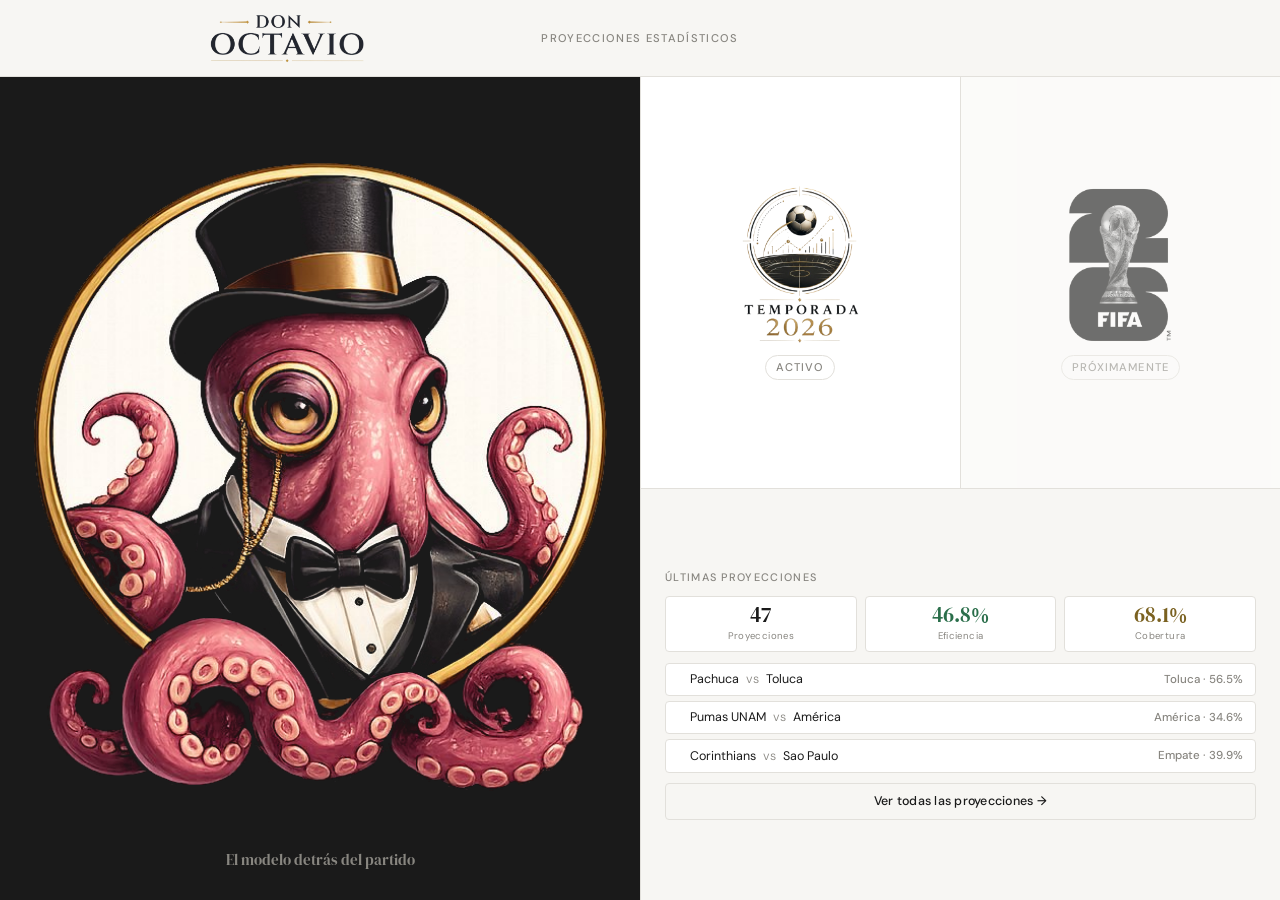
==== index.html @ ae244d1c "Nuevas proyecciones" ====
<!DOCTYPE html>
<html lang="es">
<head>
  <meta charset="UTF-8">
  <meta name="viewport" content="width=device-width, initial-scale=1.0">
  <title>Don Octavio – Proyecciones estadísticos</title>
  <link rel="preconnect" href="https://fonts.googleapis.com">
  <link href="https://fonts.googleapis.com/css2?family=DM+Serif+Display&family=DM+Sans:wght@300;400;500&display=swap" rel="stylesheet">
  <link rel="stylesheet" href="estilos.css">
  <link rel="stylesheet" href="home.css">
  <link rel="icon" type="image/png" href="assets/favicon.png">
</head>
<body>

<header>
  <div class="header-right">
    <img src="assets/logotipo.png" alt="Logo" class="header-logo" />
  </div>
  <div class="header-center">
    <span class="header-label">Proyecciones estadísticos</span>
  </div>
</header>

<main class="home-main">

  <!-- ── Mitad izquierda: imagen Don Octavio ── -->
  <section class="home-hero">
    <img src="assets/donoctavio.png" alt="Don Octavio" class="hero-img" />
    <p class="hero-tagline">El modelo detrás del partido</p>
  </section>

  <!-- ── Mitad derecha ── -->
  <section class="home-right">

    <!-- Fila superior: torneos -->
    <div class="torneos-grid">

      <a href="partidos.html" class="torneo-card">
        <img src="assets/2026.png" alt="Temporada 2026" class="torneo-img" />
        <span class="badge">Activo</span>
      </a>

      <div class="torneo-card torneo-card--pronto">
        <img src="assets/mundial-2026.png" alt="Copa del Mundo 2026" class="torneo-img torneo-img--dim" />
        <span class="badge badge--pronto">Próximamente</span>
      </div>

    </div>

    <!-- Divisor -->
    <div class="home-divider"></div>

    <!-- Fila inferior: resumen de aciertos -->
    <div class="resumen-wrap">
      <p class="resumen-titulo">Últimas proyecciones</p>

      <!-- Métricas rápidas -->
      <div class="metricas-grid" id="metricas">
        <!-- llenado por historial.js -->
      </div>

      <!-- Mini tabla de últimos partidos -->
      <div class="mini-tabla" id="miniTabla">
        <!-- llenado por historial.js -->
      </div>

      <a href="historial.html" class="ver-todos-btn">Ver todas las proyecciones →</a>
    </div>

  </section>
</main>

<script src="historial.js"></script>

</body>
</html>
---- estilos.css ----
/* ── Variables ──────────────────────────────────────── */
:root {
  --bg:         #f7f6f3;
  --surface:    #ffffff;
  --border:     #e2e0db;
  --text:       #1a1a1a;
  --muted:      #888680;
  --accent:     #1a1a1a;
  --win:        #2a6e4a;
  --draw:       #7a6120;
  --loss:       #7a2020;
  --radius:     4px;
  --font-serif: 'DM Serif Display', Georgia, serif;
  --font-sans:  'DM Sans', system-ui, sans-serif;
  --transition: .25s ease;
}

/* ── Reset ──────────────────────────────────────────── */
*, *::before, *::after { box-sizing: border-box; margin: 0; padding: 0; }
html { scroll-behavior: smooth; }

body {
  background: var(--bg);
  color: var(--text);
  font-family: var(--font-sans);
  font-weight: 400;
  font-size: 15px;
  line-height: 1.5;
  min-height: 100vh;
}

/* ── Header ─────────────────────────────────────────── */
header {
  position: sticky; top: 0; z-index: 100;
  background: var(--bg);
  border-bottom: 1px solid var(--border);
  height: 77px;
  padding: 0 2rem;
  display: grid;
  grid-template-columns: 1fr auto 1fr;
  align-items: center;
}

.btn-back {
  justify-self: start;
  display: none;
  align-items: center;
  gap: .35rem;
  background: none;
  border: none;
  cursor: pointer;
  color: var(--muted);
  font-family: var(--font-sans);
  font-size: .8rem;
  font-weight: 500;
  letter-spacing: .05em;
  text-transform: uppercase;
  transition: color var(--transition);
  padding: 0;
}
.btn-back:hover { color: var(--text); }

.header-center {
  display: flex;
  flex-direction: column;
  align-items: center;
  line-height: 1.15;
}

.header-right {
  display: flex;
  align-items: center;
  justify-content: space-around;
}

.header-logo {
  height: clamp(36px, 5vw, 68px);
  width: auto;
}

.header-label {
  font-size: .7rem;
  font-weight: 500;
  letter-spacing: .12em;
  text-transform: uppercase;
  color: var(--muted);
}
header h1 {
  font-family: var(--font-serif);
  font-size: 1.1rem;
  font-weight: 400;
  color: var(--text);
}

.badge {
  font-size: .7rem;
  font-weight: 500;
  letter-spacing: .1em;
  text-transform: uppercase;
  color: var(--muted);
  border: 1px solid var(--border);
  padding: .2rem .6rem;
  border-radius: 99px;
}

/* ── Views ──────────────────────────────────────────── */
.view {
  max-width: 860px;
  margin: 0 auto;
  padding: 1.2rem 2rem;
  transition: opacity var(--transition), transform var(--transition);
}
.view.hidden { display: none; }

/* ── Loading ────────────────────────────────────────── */
.loading {
  display: flex;
  align-items: center;
  gap: .75rem;
  color: var(--muted);
  font-size: .8rem;
  letter-spacing: .08em;
  text-transform: uppercase;
  padding: 4rem 0;
}
.spinner {
  width: 18px; height: 18px;
  border: 1.5px solid var(--border);
  border-top-color: var(--muted);
  border-radius: 50%;
  animation: spin .7s linear infinite;
}
@keyframes spin { to { transform: rotate(360deg); } }

/* ── Tabla de partidos ──────────────────────────────── */
.tabla { display: flex; flex-direction: column; }

.tabla-header {
  display: grid;
  grid-template-columns: 1fr 90px 90px 90px 120px;
  gap: 1rem;
  padding: 0 1rem .6rem;
  border-bottom: 2px solid var(--text);
  margin-bottom: .25rem;
}
.tabla-header span {
  font-size: .7rem;
  font-weight: 500;
  letter-spacing: .1em;
  text-transform: uppercase;
  color: var(--muted);
  text-align: center;
}
.tabla-header span:first-child { text-align: left; }

.fila {
  display: grid;
  grid-template-columns: 1fr 90px 90px 90px 120px;
  gap: 1rem;
  align-items: center;
  padding: .78rem 1rem;
  border-bottom: 1px solid var(--border);
  cursor: pointer;
  transition: background var(--transition);
  border-radius: var(--radius);
}
.fila:hover { background: var(--surface); }

.fila-equipo {
  display: flex;
  align-items: center;
  gap: .85rem;
}
.logos-pair { display: flex; align-items: center; }
.logos-pair img {
  width: 28px; height: 28px;
  object-fit: contain;
  border-radius: 50%;
  background: var(--bg);
  border: 1px solid var(--border);
}
.logos-pair img:last-child { margin-left: -8px; }

.fila-nombre {
  font-size: .9rem;
  font-weight: 500;
  color: var(--text);
  white-space: nowrap;
  overflow: hidden;
  text-overflow: ellipsis;
}
.fila-nombre em {
  font-style: normal;
  color: var(--muted);
  font-weight: 300;
  margin: 0 .3rem;
}

.fila-pct {
  text-align: center;
  font-size: .85rem;
  font-weight: 400;
}
.fila-pct.win  { color: var(--win); }
.fila-pct.draw { color: var(--draw); }
.fila-pct.loss { color: var(--loss); }

.fila-pred {
  display: flex;
  align-items: center;
  justify-content: space-between;
  gap: .5rem;
}
.fila-pred-text {
  font-size: .8rem;
  font-weight: 500;
  color: var(--text);
  white-space: nowrap;
  overflow: hidden;
  text-overflow: ellipsis;
}
.fila-arrow {
  color: var(--border);
  flex-shrink: 0;
  transition: color var(--transition), transform var(--transition);
}
.fila:hover .fila-arrow {
  color: var(--muted);
  transform: translateX(3px);
}

/* ── Vista detalle ──────────────────────────────────── */
.detalle-wrap {
  max-width: 560px;
  margin: 0 auto;
}

/* Card base */
.det-card {
  background: var(--surface);
  border: 1px solid var(--border);
  border-radius: var(--radius);
  margin-bottom: .75rem;
  overflow: hidden;
}

/* Card predicción: tono ligeramente más claro que --bg */
.det-card-pred {
  background: #eeecea;
  border-color: #dddbd6;
}

/* Equipos */
.det-match {
  display: flex;
  align-items: center;
  justify-content: center;
  gap: 2.5rem;
  padding: 2rem 1.5rem;
}

.det-equipo {
  display: flex;
  flex-direction: column;
  align-items: center;
  gap: .6rem;
  flex: 1;
}
.det-equipo img {
  width: 65px; height: 75px;
  object-fit: contain;
}
.det-equipo-nombre {
  font-size: .8rem;
  font-weight: 500;
  letter-spacing: .04em;
  text-transform: uppercase;
  color: var(--text);
  text-align: center;
}
.det-vs {
  font-family: var(--font-serif);
  font-size: 1.2rem;
  color: var(--muted);
  flex-shrink: 0;
}

/* Divisor interno */
.det-divider {
  height: 1px;
  background: var(--border);
  margin: 10px;
}

/* Probabilidades */
.det-probs {
  padding: 1.5rem;
}

/* Título de sección */
.det-seccion-titulo {
  font-size: .68rem;
  font-weight: 500;
  letter-spacing: .14em;
  text-transform: uppercase;
  color: var(--muted);
  margin-bottom: 1rem;
}

/* Barras */
.barra-row {
  display: grid;
  grid-template-columns: 160px 1fr 48px;
  align-items: center;
  gap: 1rem;
  margin-bottom: .75rem;
}
.barra-row:last-child { margin-bottom: 0; }
.barra-label {
  font-size: .82rem;
  color: var(--text);
  white-space: nowrap;
  overflow: hidden;
  text-overflow: ellipsis;
}
.barra-track {
  height: 3px;
  background: var(--border);
  border-radius: 99px;
  overflow: hidden;
}
.barra-fill {
  height: 100%;
  border-radius: 99px;
  width: 0;
  transition: width 1s cubic-bezier(.4,0,.2,1);
}
.barra-fill.win  { background: var(--win); }
.barra-fill.draw { background: var(--draw); }
.barra-fill.loss { background: var(--loss); }
.barra-pct {
  font-size: .82rem;
  font-weight: 500;
  text-align: right;
}
.barra-pct.win  { color: var(--win); }
.barra-pct.draw { color: var(--draw); }
.barra-pct.loss { color: var(--loss); }

/* Análisis */
.det-card > .det-seccion-titulo {
  padding: 1.5rem 1.5rem 0;
}
.det-razones-list {
  display: flex;
  flex-direction: column;
  gap: .4rem;
  padding: 1rem 1.5rem 1.5rem;
}
/* Predicción */
.det-card-pred > .det-seccion-titulo {
  padding: 1.5rem 1.5rem 0;
}
.det-pred-valor {
  font-family: var(--font-serif);
  font-size: 1.8rem;
  color: var(--text);
  padding: .5rem 1.5rem 0;
}
.det-confianza {
  display: inline-block;
  font-size: .7rem;
  font-weight: 500;
  letter-spacing: .08em;
  text-transform: uppercase;
  padding: .2rem .6rem;
  border: 1px solid currentColor;
  border-radius: 99px;
  margin: .5rem 1.5rem 1.5rem;
}
.conf-alta  { color: var(--win); }
.conf-media { color: var(--draw); }
.conf-baja  { color: var(--muted); }

/* ── Responsive ─────────────────────────────────────── */
@media (max-width: 600px) {
  header {
    padding: 0 1rem;
    height: 60px;
  }
  .header-logo { height: clamp(28px, 8vw, 44px); }
  .tabla-header,
  .fila {
    grid-template-columns: 1fr 64px 80px;
    gap: .4rem;
  }
  .tabla-header span:nth-child(3),
  .tabla-header span:nth-child(4),
  .fila .fila-pct.draw,
  .fila .fila-pct.loss { display: none; }
  .fila-nombre em { display: none; }
  .logos-pair img { width: 20px; height: 20px; }
  .fila-pred-text { font-size: .72rem; }
  .barra-row {
    grid-template-columns: 100px 1fr 38px;
    gap: .5rem;
  }
  .det-equipo img { width: 40px; height: 40px; }
  .det-match { gap: 1.5rem; padding: 1.5rem; }
}

/* ── Análisis por equipo ────────────────────────────── */
.det-analisis-wrap {
  display: flex;
  flex-direction: column;
  margin: 0 30px;
  gap: 0;
}

/* Fila de equipo: escudo | razones */
.det-analisis-equipo {
  display: grid;
  grid-template-columns: 100px 1fr;
  gap: 1.25rem;
  align-items: center;
  padding: 1.25rem 0;
}

/* Visitante: razones | escudo (invertido) */
.det-analisis-equipo--visit {
  grid-template-columns: 1fr 100px;
}

/* Columna del escudo */
.det-analisis-escudo {
  display: flex;
  flex-direction: column;
  align-items: center;
  gap: .5rem;
  padding-top: .25rem;
}
.det-analisis-escudo img {
  width: 65px;
  height: 70px;
  object-fit: contain;
}
.det-analisis-nombre {
  font-size: .68rem;
  font-weight: 500;
  letter-spacing: .05em;
  text-transform: uppercase;
  color: var(--muted);
  text-align: center;
  line-height: 1.3;
}

/* Columna de razones */
.det-analisis-razones {
  display: flex;
  flex-direction: column;
  gap: .35rem;
}

/* Razón individual */
.razon-item {
  padding: .45rem .7rem;
  border-left: 2px solid var(--border);
  background: var(--bg);
  border-radius: 0 var(--radius) var(--radius) 0;
  font-size: .78rem;
  color: var(--muted);
  line-height: 1.45;
}
.razon-pro    { border-left-color: var(--win);  color: var(--text); }
.razon-contra { border-left-color: var(--loss); color: var(--muted); }

/* Para visitante, la línea va a la derecha */
.det-analisis-equipo--visit .razon-item {
  border-left:  none;
  border-right: 2px solid var(--border);
  border-radius: var(--radius) 0 0 var(--radius);
  text-align: right;
}
.det-analisis-equipo--visit .razon-pro    { border-right-color: var(--win); }
.det-analisis-equipo--visit .razon-contra { border-right-color: var(--loss); }

/* Divisor entre local y visitante */
.det-analisis-divider {
  height: 1px;
  background: var(--border);
  margin: 0;
}

/* ── Responsive ─────────────────────────────────────── */
@media (max-width: 600px) {
  .det-analisis-equipo,
  .det-analisis-equipo--visit {
    grid-template-columns: 72px 1fr;
  }
  .det-analisis-equipo--visit {
    grid-template-columns: 1fr 72px;
  }
  .det-analisis-escudo img {
    width: 36px;
    height: 36px;
  }
}

/* ── Card de factor ─────────────────────────────────── */
.det-card-factor {
  padding: 1.25rem 1.5rem;
}

.factor-header {
  display: flex;
  align-items: center;
  justify-content: space-between;
  margin-bottom: 1rem;
  gap: 1rem;
}

.factor-titulo {
  font-size: .68rem;
  font-weight: 500;
  letter-spacing: .12em;
  text-transform: uppercase;
  color: var(--muted);
}

/* Badge de impacto */
.factor-badge {
  font-size: .62rem;
  font-weight: 500;
  letter-spacing: .08em;
  text-transform: uppercase;
  padding: .18rem .55rem;
  border-radius: 99px;
  border: 1px solid currentColor;
  white-space: nowrap;
}
.impacto-alto  { color: var(--win); }
.impacto-medio { color: var(--draw); }
.impacto-bajo  { color: var(--muted); }

/* Visual del factor */
.factor-visual {
  margin-bottom: .85rem;
}

/* Fila equipo + barra */
.factor-row {
  display: grid;
  grid-template-columns: 130px 1fr 40px;
  align-items: center;
  gap: .75rem;
  margin-bottom: .45rem;
}
.factor-row:last-child { margin-bottom: 0; }

.factor-equipo-label {
  font-size: .78rem;
  color: var(--text);
  white-space: nowrap;
  overflow: hidden;
  text-overflow: ellipsis;
}

.factor-barra-track {
  height: 4px;
  background: var(--border);
  border-radius: 99px;
  overflow: hidden;
}
.factor-barra-fill {
  height: 100%;
  border-radius: 99px;
  width: 0;
  transition: width 1s cubic-bezier(.4,0,.2,1);
}
.barra-win  { background: var(--win); }
.barra-loss { background: var(--loss); }
.barra-draw { background: var(--draw); }

.factor-barra-pct {
  font-size: .78rem;
  font-weight: 500;
  text-align: right;
  color: var(--text);
}

.factor-detalle {
  font-size: .72rem;
  color: var(--muted);
  padding-left: 130px;
  margin-top: -.2rem;
  margin-bottom: .4rem;
}

.factor-subgrupo-label {
  font-size: .65rem;
  font-weight: 500;
  letter-spacing: .08em;
  text-transform: uppercase;
  color: var(--muted);
  margin-bottom: .4rem;
}

.factor-valor {
  font-size: .78rem;
  font-weight: 500;
  color: var(--text);
  text-align: right;
  min-width: 32px;
}

/* Bolitas de forma */
.factor-bolitas {
  display: flex;
  align-items: center;
  gap: 4px;
}
.bolita {
  width: 22px;
  height: 22px;
  border-radius: 50%;
  font-size: .62rem;
  font-weight: 500;
  display: flex;
  align-items: center;
  justify-content: center;
  color: #fff;
  flex-shrink: 0;
}
.bolita-w { background: var(--win); }
.bolita-d { background: var(--draw); }
.bolita-l { background: var(--loss); }

/* H2H */
.h2h-conteo {
  display: flex;
  align-items: center;
  justify-content: space-between;
  margin-bottom: .75rem;
}
.h2h-bloque {
  display: flex;
  flex-direction: column;
  align-items: center;
  gap: .2rem;
  flex: 1;
}
.h2h-bloque--center { flex: 0.6; }
.h2h-num {
  font-family: var(--font-serif);
  font-size: 1.6rem;
  color: var(--text);
  line-height: 1;
}
.h2h-num--emp { color: var(--muted); font-size: 1.2rem; }
.h2h-lbl {
  font-size: .65rem;
  color: var(--muted);
  text-align: center;
  letter-spacing: .04em;
}
.h2h-barra-total {
  display: flex;
  height: 5px;
  border-radius: 99px;
  overflow: hidden;
  gap: 2px;
}
.h2h-seg { height: 100%; transition: width .8s ease; }
.h2h-seg--local { background: var(--win); border-radius: 99px 0 0 99px; }
.h2h-seg--emp   { background: var(--border); }
.h2h-seg--visit { background: var(--loss); border-radius: 0 99px 99px 0; }

/* Vuelta en casa */
.vuelta-info {
  display: flex;
  flex-direction: column;
  gap: .5rem;
}
.vuelta-equipo {
  display: flex;
  align-items: center;
  gap: .75rem;
  padding: .5rem .75rem;
  border-radius: var(--radius);
  background: var(--bg);
}
.vuelta-destacado {
  background: #eaf4ef;
  border-left: 2px solid var(--win);
}
.vuelta-pos {
  font-size: .72rem;
  color: var(--muted);
  min-width: 20px;
}
.vuelta-nombre {
  font-size: .82rem;
  font-weight: 500;
  color: var(--text);
  flex: 1;
}
.vuelta-badge {
  font-size: .62rem;
  font-weight: 500;
  letter-spacing: .06em;
  text-transform: uppercase;
  color: var(--win);
  border: 1px solid var(--win);
  padding: .15rem .5rem;
  border-radius: 99px;
}

/* Interpretación */
.factor-interpretacion {
  font-size: .8rem;
  color: var(--muted);
  line-height: 1.6;
  padding-top: .85rem;
  border-top: 1px solid var(--border);
}

/* ── Responsive ─────────────────────────────────────── */
@media (max-width: 600px) {
  .factor-row {
    grid-template-columns: 90px 1fr 36px;
    gap: .5rem;
  }
  .factor-detalle { padding-left: 90px; }
  .h2h-num { font-size: 1.3rem; }
}
---- home.css ----
/* ── home.css — estilos exclusivos del home ────────── */
/* No modifica estilos.css ni rompe partidos.html      */

/* Evita scroll en el home — todo cabe en el viewport */
body.home-page {
  overflow: hidden;
  height: 100vh;
}

/* ── Layout principal ───────────────────────────────── */
.home-main {
  display: grid;
  grid-template-columns: 1fr 1fr;
  height: calc(100vh - 77px); /* descuenta el header */
  overflow: hidden;
}

/* ── Mitad izquierda: Don Octavio ───────────────────── */
.home-hero {
  background: var(--text);
  display: flex;
  flex-direction: column;
  align-items: center;
  justify-content: center;
  padding: 1.5rem;
  overflow: hidden;
}

.hero-img {
  /* Se estira para llenar el espacio disponible sin desbordar */
  width: 100%;
  height: 100%;
  max-height: calc(100vh - 77px - 80px); /* deja espacio para el tagline */
  object-fit: contain;
  animation: fadeUp .6s ease both;
}

.hero-tagline {
  font-family: var(--font-serif);
  font-size: .95rem;
  color: #888680;
  text-align: center;
  line-height: 1.6;
  flex-shrink: 0;
  animation: fadeUp .6s .15s ease both;
}

@keyframes fadeUp {
  from { opacity: 0; transform: translateY(12px); }
  to   { opacity: 1; transform: translateY(0); }
}

/* ── Mitad derecha ───────────────────────────────────── */
.home-right {
  display: grid;
  grid-template-rows: 1fr 1px 1fr; /* torneos | divisor | aciertos */
  border-left: 1px solid var(--border);
  overflow: hidden;
  height: 100%;
}

/* ── Torneos ─────────────────────────────────────────── */
.torneos-grid {
  display: grid;
  grid-template-columns: 1fr 1fr;
  overflow: hidden;
}

.torneo-card {
  display: flex;
  flex-direction: column;
  align-items: center;
  justify-content: center;
  gap: .6rem;
  padding: 1rem;
  text-decoration: none;
  color: var(--text);
  background: var(--surface);
  border-right: 1px solid var(--border);
  transition: background var(--transition);
  cursor: pointer;
  overflow: hidden;
}
.torneo-card:last-child { border-right: none; }
.torneo-card:hover { background: var(--bg); }

.torneo-card--pronto {
  opacity: .55;
  cursor: default;
  pointer-events: none;
}

.torneo-img {
  width: clamp(80px, 18vh, 160px);
  height: clamp(80px, 18vh, 160px);
  object-fit: contain;
  flex-shrink: 0;
}

.torneo-img--dim { filter: grayscale(1); }

.torneo-nombre {
  font-size: .82rem;
  font-weight: 500;
  text-align: center;
  line-height: 1.3;
  color: var(--text);
}

.badge--pronto {
  color: var(--muted);
  border-color: var(--border);
}

/* ── Divisor central ─────────────────────────────────── */
.home-divider {
  height: 1px;
  background: var(--border);
  flex-shrink: 0;
}

/* ── Resumen / aciertos ──────────────────────────────── */
.resumen-wrap {
  display: flex;
  flex-direction: column;
  justify-content: center;
  padding: 1rem 1.5rem;
  gap: .65rem;
  background: var(--bg);
  overflow: hidden;
}

.resumen-titulo {
  font-size: .68rem;
  font-weight: 500;
  letter-spacing: .12em;
  text-transform: uppercase;
  color: var(--muted);
  flex-shrink: 0;
}

/* Métricas rápidas */
.metricas-grid {
  display: grid;
  grid-template-columns: repeat(3, 1fr);
  gap: .5rem;
  flex-shrink: 0;
}

.metrica-card {
  background: var(--surface);
  border: 1px solid var(--border);
  border-radius: var(--radius);
  padding: .5rem .4rem;
  text-align: center;
}
.metrica-val {
  font-family: var(--font-serif);
  font-size: 1.3rem;
  color: var(--text);
  line-height: 1;
}
.metrica-val--ok  { color: var(--win); }
.metrica-val--pct { color: #7a6120; }
.metrica-lbl {
  font-size: .6rem;
  color: var(--muted);
  margin-top: .2rem;
  letter-spacing: .04em;
}

/* Mini tabla */
.mini-tabla {
  display: flex;
  flex-direction: column;
  gap: .3rem;
  flex-shrink: 0;
}

.mini-fila {
  display: flex;
  align-items: center;
  justify-content: space-between;
  background: var(--surface);
  border: 1px solid var(--border);
  border-radius: var(--radius);
  padding: .4rem .75rem;
  gap: .75rem;
}

.mini-logos {
  display: flex;
  align-items: center;
  flex-shrink: 0;
}
.mini-logos img {
  width: 20px;
  height: 20px;
  object-fit: contain;
  border-radius: 50%;
  background: var(--bg);
  border: 1px solid var(--border);
}
.mini-logos img:last-child { margin-left: -6px; }

.mini-nombre {
  font-size: .78rem;
  color: var(--text);
  flex: 1;
  white-space: nowrap;
  overflow: hidden;
  text-overflow: ellipsis;
}
.mini-nombre em {
  font-style: normal;
  color: var(--muted);
  font-weight: 300;
  margin: 0 .25rem;
}

.mini-pred {
  font-size: .72rem;
  font-weight: 500;
  color: var(--muted);
  white-space: nowrap;
  flex-shrink: 0;
}

/* Botón ver todos */
.ver-todos-btn {
  display: block;
  text-align: center;
  font-size: .78rem;
  font-weight: 500;
  color: var(--text);
  border: 1px solid var(--border);
  border-radius: var(--radius);
  padding: .5rem;
  text-decoration: none;
  transition: background var(--transition), border-color var(--transition);
  letter-spacing: .02em;
  flex-shrink: 0;
}
.ver-todos-btn:hover {
  background: var(--text);
  color: var(--bg);
  border-color: var(--text);
}

/* ── Responsive ──────────────────────────────────────── */
@media (max-width: 600px) {
  body.home-page { overflow: auto; height: auto; }

  .home-main {
    grid-template-columns: 1fr;
    grid-template-rows: auto auto;
    height: auto;
  }

  .home-hero {
    padding: 1.5rem;
    min-height: 200px;
  }
  .hero-img {
    max-height: 200px;
  }

  .home-right {
    border-left: none;
    border-top: 1px solid var(--border);
    grid-template-rows: auto 1px auto;
    height: auto;
  }

  .torneo-img { width: 48px; height: 48px; }
  .resumen-wrap { padding: 1rem; }
}
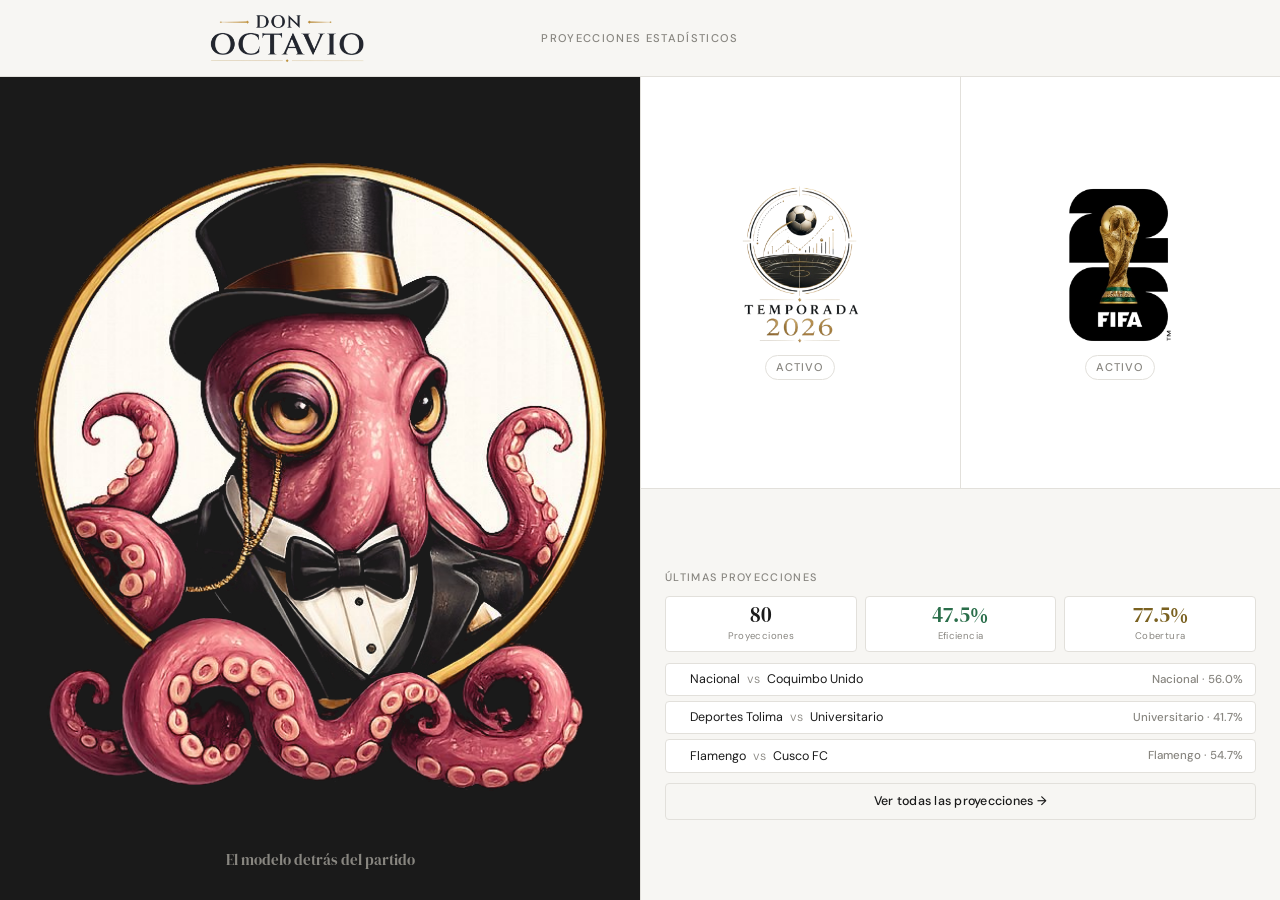
==== commit 8ba0f526: "Nuevas proyecciones" ====
--- a/index.html
+++ b/index.html
@@ -40,10 +40,13 @@
         <span class="badge">Activo</span>
       </a>
 
-      <div class="torneo-card torneo-card--pronto">
-        <img src="assets/mundial-2026.png" alt="Copa del Mundo 2026" class="torneo-img torneo-img--dim" />
-        <span class="badge badge--pronto">Próximamente</span>
-      </div>
+      <a href="mundial.html" class="torneo-card">
+        <img src="assets/mundial-2026.png" 
+            alt="Copa del Mundo 2026" 
+            class="torneo-img" />
+
+        <span class="badge badge--pronto">Activo</span>
+      </a>
 
     </div>
 
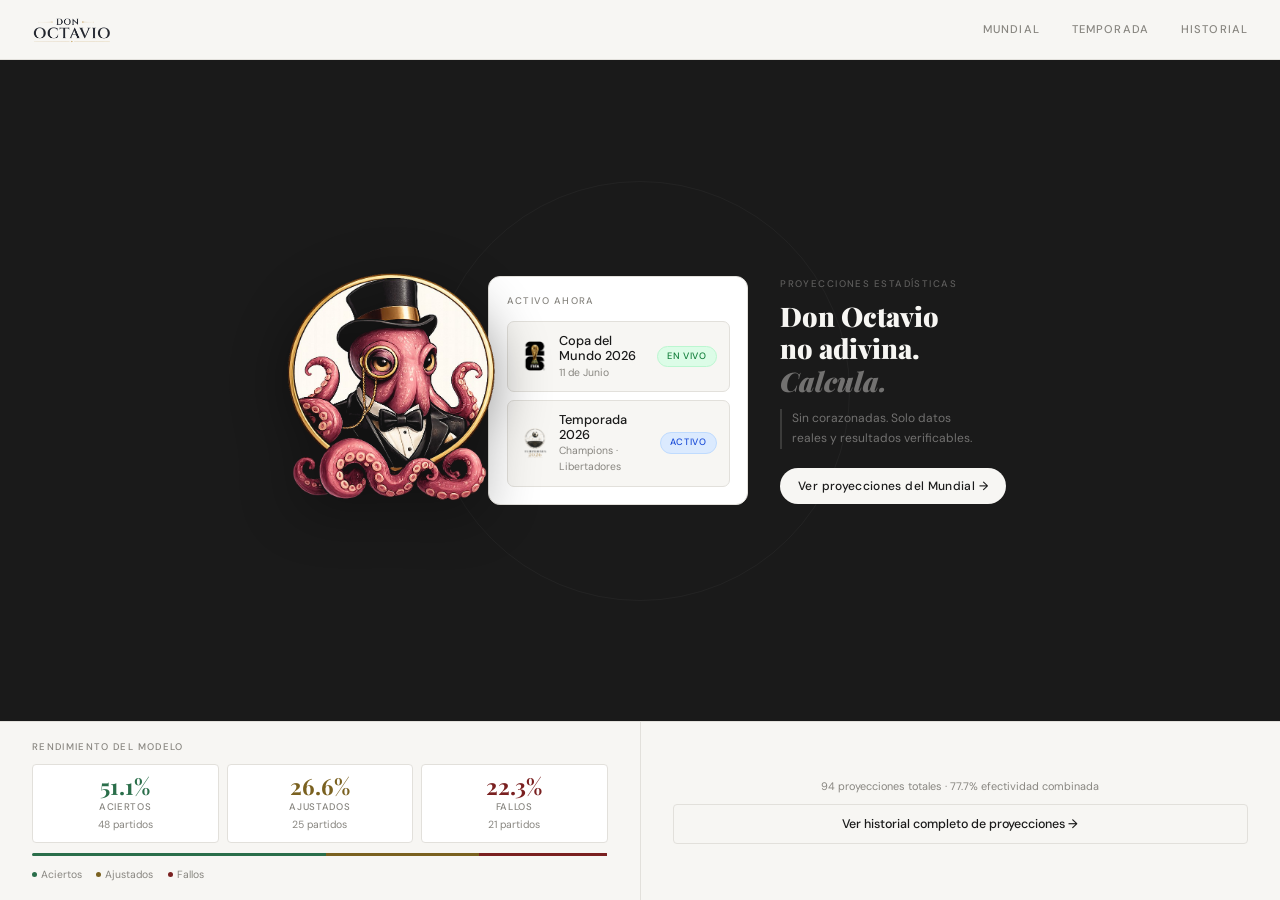
==== commit 598cf751: "Actualizacion de la web" ====
--- a/index.html
+++ b/index.html
@@ -3,77 +3,576 @@
 <head>
   <meta charset="UTF-8">
   <meta name="viewport" content="width=device-width, initial-scale=1.0">
-  <title>Don Octavio – Proyecciones estadísticos</title>
+  <title>Don Octavio – Proyecciones estadísticas</title>
   <link rel="preconnect" href="https://fonts.googleapis.com">
-  <link href="https://fonts.googleapis.com/css2?family=DM+Serif+Display&family=DM+Sans:wght@300;400;500&display=swap" rel="stylesheet">
+  <link href="https://fonts.googleapis.com/css2?family=Playfair+Display:ital,wght@0,700;0,900;1,700&family=DM+Sans:wght@300;400;500&display=swap" rel="stylesheet">
   <link rel="stylesheet" href="estilos.css">
-  <link rel="stylesheet" href="home.css">
   <link rel="icon" type="image/png" href="assets/favicon.png">
+  <style>
+
+    body.home-page {
+      overflow: hidden;
+      height: 100vh;
+    }
+
+    /* ── Header ── */
+    .home-header {
+      position: sticky;
+      top: 0;
+      z-index: 100;
+      background: var(--bg);
+      border-bottom: 1px solid var(--border);
+      height: 60px;
+      padding: 0 2rem;
+      display: flex;
+      align-items: center;
+      justify-content: space-between;
+    }
+    .home-header-brand {
+      font-family: 'Playfair Display', Georgia, serif;
+      font-size: 1rem;
+      font-weight: 700;
+      color: var(--text);
+      display: flex;
+      align-items: center;
+      gap: 9px;
+      text-decoration: none;
+    }
+    .home-header-brand img { height: 32px; width: auto; }
+    .home-header-nav { display: flex; gap: 2rem; }
+    .home-header-nav a {
+      font-size: 0.7rem;
+      font-weight: 500;
+      letter-spacing: 0.1em;
+      text-transform: uppercase;
+      color: var(--muted);
+      text-decoration: none;
+      transition: color var(--transition);
+    }
+    .home-header-nav a:hover { color: var(--text); }
+
+    /* ── Layout: columna única, dos filas ── */
+    .home-main {
+      display: flex;
+      flex-direction: column;
+      height: calc(100vh - 60px);
+      overflow: hidden;
+    }
+
+    /* ── Fila superior: Don Octavio + bloque torneos ── */
+    .home-top {
+      flex: 1;
+      display: flex;
+      align-items: center;
+      justify-content: center;
+      gap: 0;
+      border-bottom: 1px solid var(--border);
+      background: var(--text);
+      padding: 2rem;
+      overflow: hidden;
+      position: relative;
+    }
+
+    /* Círculos decorativos de fondo */
+    .home-top::before {
+      content: '';
+      position: absolute;
+      width: 420px; height: 420px;
+      border-radius: 50%;
+      border: 1px solid rgba(255,255,255,0.04);
+      top: 50%; left: 50%;
+      transform: translate(-50%, -50%);
+      pointer-events: none;
+    }
+
+    /* Don Octavio */
+    .home-oct {
+      position: relative;
+      z-index: 2;
+      flex-shrink: 0;
+    }
+    .home-oct img {
+      width: clamp(160px, 26vh, 240px);
+      height: clamp(160px, 26vh, 240px);
+      object-fit: contain;
+      filter: drop-shadow(0 12px 28px rgba(0,0,0,0.45));
+      animation: fadeUp 0.55s ease both;
+      /* El tentáculo derecho "abraza" el bloque — lo acercamos */
+      margin-right: -20px;
+    }
+
+    /* Bloque de torneos */
+    .home-bloque {
+      position: relative;
+      z-index: 1;
+      background: var(--surface);
+      border: 1px solid var(--border);
+      border-radius: 12px;
+      padding: 1.1rem 1.1rem;
+      width: clamp(200px, 30vw, 260px);
+      animation: fadeUp 0.55s 0.08s ease both;
+    }
+
+    .home-bloque-label {
+      font-size: 0.6rem;
+      font-weight: 500;
+      letter-spacing: 0.14em;
+      text-transform: uppercase;
+      color: var(--muted);
+      margin-bottom: 0.75rem;
+    }
+
+    .torneo-row {
+      display: flex;
+      align-items: center;
+      justify-content: space-between;
+      padding: 0.7rem 0.75rem;
+      border-radius: 7px;
+      margin-bottom: 0.45rem;
+      text-decoration: none;
+      color: var(--text);
+      transition: background var(--transition), transform var(--transition);
+      cursor: pointer;
+    }
+    .torneo-row:last-child { margin-bottom: 0; }
+    .torneo-row.vivo {
+      background: var(--bg);
+      border: 1px solid var(--border);
+    }
+    .torneo-row.activo {
+      background: var(--bg);
+      border: 1px solid var(--border);
+    }
+    .torneo-row:hover {
+      background: #f0efe9;
+      transform: translateX(2px);
+    }
+    .torneo-row-left {
+      display: flex;
+      align-items: center;
+      gap: 0.6rem;
+    }
+    .torneo-row-left img {
+      width: 30px; height: 30px;
+      object-fit: contain;
+    }
+    .torneo-row-info { display: flex; flex-direction: column; gap: 1px; }
+    .torneo-row-nombre {
+      font-size: 0.8rem;
+      font-weight: 500;
+      color: var(--text);
+      line-height: 1.2;
+    }
+    .torneo-row-sub {
+      font-size: 0.65rem;
+      color: var(--muted);
+    }
+    .t-badge {
+      font-size: 0.58rem;
+      font-weight: 500;
+      letter-spacing: 0.07em;
+      text-transform: uppercase;
+      padding: 0.18rem 0.55rem;
+      border-radius: 99px;
+      flex-shrink: 0;
+    }
+    .t-badge.verde { background: #dcfce7; color: #15803d; border: 1px solid #bbf7d0; }
+    .t-badge.azul  { background: #dbeafe; color: #1d4ed8; border: 1px solid #bfdbfe; }
+
+    /* Copy a la derecha del bloque (solo si hay espacio) */
+    .home-copy {
+      position: relative;
+      z-index: 2;
+      margin-left: 2rem;
+      animation: fadeUp 0.55s 0.16s ease both;
+    }
+    .home-pretitle {
+      font-size: 0.6rem;
+      font-weight: 500;
+      letter-spacing: 0.15em;
+      text-transform: uppercase;
+      color: rgba(247,246,243,0.3);
+      margin-bottom: 0.5rem;
+    }
+    .home-title {
+      font-family: 'Playfair Display', Georgia, serif;
+      font-size: clamp(1.3rem, 3vh, 1.7rem);
+      font-weight: 900;
+      color: #f7f6f3;
+      line-height: 1.2;
+      margin-bottom: 0.75rem;
+    }
+    .home-title em {
+      font-style: italic;
+      color: rgba(247,246,243,0.4);
+    }
+    .home-tagline {
+      font-size: 0.75rem;
+      color: rgba(247,246,243,0.4);
+      line-height: 1.65;
+      max-width: 200px;
+      border-left: 2px solid rgba(247,246,243,0.15);
+      padding-left: 10px;
+      margin-bottom: 1.2rem;
+    }
+    .home-cta {
+      display: inline-flex;
+      align-items: center;
+      gap: 7px;
+      background: #f7f6f3;
+      color: var(--text);
+      font-family: 'DM Sans', system-ui, sans-serif;
+      font-size: 0.75rem;
+      font-weight: 500;
+      letter-spacing: 0.03em;
+      padding: 9px 18px;
+      border-radius: 99px;
+      text-decoration: none;
+      transition: opacity 0.2s ease;
+    }
+    .home-cta:hover { opacity: 0.85; }
+
+    @keyframes fadeUp {
+      from { opacity: 0; transform: translateY(12px); }
+      to   { opacity: 1; transform: translateY(0); }
+    }
+
+    /* ── Fila inferior: métricas + historial ── */
+    .home-bottom {
+      flex-shrink: 0;
+      background: var(--bg);
+      display: grid;
+      grid-template-columns: 1fr 1px 1fr;
+      height: auto;
+    }
+
+    /* Métricas */
+    .home-metricas {
+      padding: 1.1rem 2rem;
+      display: flex;
+      flex-direction: column;
+      gap: 0.65rem;
+    }
+    .home-metricas-label {
+      font-size: 0.6rem;
+      font-weight: 500;
+      letter-spacing: 0.14em;
+      text-transform: uppercase;
+      color: var(--muted);
+    }
+    .home-stats-row {
+      display: grid;
+      grid-template-columns: repeat(3, 1fr);
+      gap: 0.5rem;
+    }
+    .home-stat {
+      background: var(--surface);
+      border: 1px solid var(--border);
+      border-radius: var(--radius);
+      padding: 0.6rem 0.5rem;
+      text-align: center;
+    }
+    .home-stat-num {
+      font-family: 'Playfair Display', Georgia, serif;
+      font-size: 1.4rem;
+      font-weight: 700;
+      line-height: 1;
+    }
+    .home-stat-num.ok  { color: var(--win); }
+    .home-stat-num.med { color: var(--draw); }
+    .home-stat-num.mal { color: var(--loss); }
+    .home-stat-lbl {
+      font-size: 0.6rem;
+      font-weight: 500;
+      letter-spacing: 0.07em;
+      text-transform: uppercase;
+      color: var(--muted);
+      margin-top: 3px;
+    }
+    .home-stat-sub {
+      font-size: 0.65rem;
+      color: var(--muted);
+      margin-top: 2px;
+    }
+
+    /* Barra */
+    .home-barra {
+      display: flex;
+      height: 3px;
+      border-radius: 99px;
+      overflow: hidden;
+    }
+    .home-barra span { height: 100%; transition: width 1s cubic-bezier(.4,0,.2,1); }
+    .home-barra .s-ok  { background: var(--win); }
+    .home-barra .s-med { background: var(--draw); }
+    .home-barra .s-mal { background: var(--loss); }
+
+    .home-leyenda {
+      display: flex;
+      gap: 0.9rem;
+    }
+    .home-leyenda-item {
+      display: flex;
+      align-items: center;
+      gap: 4px;
+      font-size: 0.65rem;
+      color: var(--muted);
+    }
+    .home-leyenda-dot {
+      width: 5px; height: 5px;
+      border-radius: 50%;
+      flex-shrink: 0;
+    }
+
+    /* Separador vertical */
+    .home-sep { background: var(--border); }
+
+    /* Historial */
+    .home-historial {
+      padding: 1.1rem 2rem;
+      display: flex;
+      flex-direction: column;
+      justify-content: center;
+      gap: 0.6rem;
+    }
+    .home-historial-nota {
+      font-size: 0.68rem;
+      color: var(--muted);
+      text-align: center;
+    }
+    .home-btn-historial {
+      display: flex;
+      align-items: center;
+      justify-content: center;
+      gap: 0.5rem;
+      background: transparent;
+      border: 1px solid var(--border);
+      border-radius: var(--radius);
+      color: var(--text);
+      font-family: 'DM Sans', system-ui, sans-serif;
+      font-size: 0.78rem;
+      font-weight: 500;
+      padding: 0.6rem 1rem;
+      text-decoration: none;
+      transition: background var(--transition), border-color var(--transition), color var(--transition);
+      cursor: pointer;
+    }
+    .home-btn-historial:hover {
+      background: var(--text);
+      color: var(--bg);
+      border-color: var(--text);
+    }
+
+    /* ── Responsive ── */
+    @media (max-width: 640px) {
+      body.home-page { overflow: auto; height: auto; }
+      .home-main { height: auto; }
+      .home-top { flex-wrap: wrap; gap: 1.5rem; padding: 1.75rem 1.25rem; }
+      .home-oct img { margin-right: 0; width: 130px; height: 130px; }
+      .home-copy { margin-left: 0; }
+      .home-bottom { grid-template-columns: 1fr; }
+      .home-sep { display: none; }
+      .home-metricas, .home-historial { padding: 1rem 1.25rem; }
+    }
+  </style>
 </head>
-<body>
-
-<header>
-  <div class="header-right">
-    <img src="assets/logotipo.png" alt="Logo" class="header-logo" />
+<body class="home-page">
+
+<!-- ── Header ── -->
+<header class="home-header">
+  <a href="index.html" class="home-header-brand">
+    <img src="assets/logotipo.png" alt="Don Octavio" />
+  </a>
+  <nav class="home-header-nav">
+    <a href="mundial.html">Mundial</a>
+    <a href="partidos.html">Temporada</a>
+    <a href="historial.html">Historial</a>
+  </nav>
+</header>
+
+<main class="home-main">
+
+  <!-- ── Fila superior ── -->
+  <div class="home-top">
+
+    <!-- Don Octavio -->
+    <div class="home-oct">
+      <img src="assets/donoctavio.png" alt="Don Octavio" />
+    </div>
+
+    <!-- Bloque torneos -->
+    <div class="home-bloque">
+      <p class="home-bloque-label">Activo ahora</p>
+
+      <a href="mundial.html" class="torneo-row vivo">
+        <div class="torneo-row-left">
+          <img src="assets/mundial-2026.png" alt="Copa del Mundo 2026" />
+          <div class="torneo-row-info">
+            <span class="torneo-row-nombre">Copa del Mundo 2026</span>
+            <span class="torneo-row-sub">11 de Junio</span>
+          </div>
+        </div>
+        <span class="t-badge verde">En vivo</span>
+      </a>
+
+      <a href="partidos.html" class="torneo-row activo">
+        <div class="torneo-row-left">
+          <img src="assets/2026.png" alt="Temporada 2026" />
+          <div class="torneo-row-info">
+            <span class="torneo-row-nombre">Temporada 2026</span>
+            <span class="torneo-row-sub">Champions · Libertadores</span>
+          </div>
+        </div>
+        <span class="t-badge azul">Activo</span>
+      </a>
+    </div>
+
+    <!-- Copy / headline -->
+    <div class="home-copy">
+      <p class="home-pretitle">Proyecciones estadísticas</p>
+      <h1 class="home-title">Don Octavio<br>no adivina.<br><em>Calcula.</em></h1>
+      <p class="home-tagline">Sin corazonadas. Solo datos reales y resultados verificables.</p>
+      <a href="mundial.html" class="home-cta">
+        Ver proyecciones del Mundial →
+      </a>
+    </div>
+
   </div>
-  <div class="header-center">
-    <span class="header-label">Proyecciones estadísticos</span>
+
+  <!-- ── Fila inferior ── -->
+  <div class="home-bottom">
+
+    <div class="home-metricas">
+      <span class="home-metricas-label">Rendimiento del modelo</span>
+
+      <div class="home-stats-row">
+        <div class="home-stat">
+          <div class="home-stat-num ok"  id="m-aciertos">—</div>
+          <div class="home-stat-lbl">Aciertos</div>
+          <div class="home-stat-sub"     id="m-aciertos-n"></div>
+        </div>
+        <div class="home-stat">
+          <div class="home-stat-num med" id="m-ajustados">—</div>
+          <div class="home-stat-lbl">Ajustados</div>
+          <div class="home-stat-sub"     id="m-ajustados-n"></div>
+        </div>
+        <div class="home-stat">
+          <div class="home-stat-num mal" id="m-fallos">—</div>
+          <div class="home-stat-lbl">Fallos</div>
+          <div class="home-stat-sub"     id="m-fallos-n"></div>
+        </div>
+      </div>
+
+      <div class="home-barra">
+        <span class="s-ok"  id="s-ok"  style="width:0%"></span>
+        <span class="s-med" id="s-med" style="width:0%"></span>
+        <span class="s-mal" id="s-mal" style="width:0%"></span>
+      </div>
+
+      <div class="home-leyenda">
+        <span class="home-leyenda-item">
+          <span class="home-leyenda-dot" style="background:var(--win)"></span>Aciertos
+        </span>
+        <span class="home-leyenda-item">
+          <span class="home-leyenda-dot" style="background:var(--draw)"></span>Ajustados
+        </span>
+        <span class="home-leyenda-item">
+          <span class="home-leyenda-dot" style="background:var(--loss)"></span>Fallos
+        </span>
+      </div>
+    </div>
+
+    <div class="home-sep"></div>
+
+    <div class="home-historial">
+      <p class="home-historial-nota" id="nota-total">Cargando proyecciones…</p>
+      <a href="historial.html" class="home-btn-historial">
+        Ver historial completo de proyecciones →
+      </a>
+    </div>
+
   </div>
-</header>
-
-<main class="home-main">
-
-  <!-- ── Mitad izquierda: imagen Don Octavio ── -->
-  <section class="home-hero">
-    <img src="assets/donoctavio.png" alt="Don Octavio" class="hero-img" />
-    <p class="hero-tagline">El modelo detrás del partido</p>
-  </section>
-
-  <!-- ── Mitad derecha ── -->
-  <section class="home-right">
-
-    <!-- Fila superior: torneos -->
-    <div class="torneos-grid">
-
-      <a href="partidos.html" class="torneo-card">
-        <img src="assets/2026.png" alt="Temporada 2026" class="torneo-img" />
-        <span class="badge">Activo</span>
-      </a>
-
-      <a href="mundial.html" class="torneo-card">
-        <img src="assets/mundial-2026.png" 
-            alt="Copa del Mundo 2026" 
-            class="torneo-img" />
-
-        <span class="badge badge--pronto">Activo</span>
-      </a>
-
-    </div>
-
-    <!-- Divisor -->
-    <div class="home-divider"></div>
-
-    <!-- Fila inferior: resumen de aciertos -->
-    <div class="resumen-wrap">
-      <p class="resumen-titulo">Últimas proyecciones</p>
-
-      <!-- Métricas rápidas -->
-      <div class="metricas-grid" id="metricas">
-        <!-- llenado por historial.js -->
-      </div>
-
-      <!-- Mini tabla de últimos partidos -->
-      <div class="mini-tabla" id="miniTabla">
-        <!-- llenado por historial.js -->
-      </div>
-
-      <a href="historial.html" class="ver-todos-btn">Ver todas las proyecciones →</a>
-    </div>
-
-  </section>
+
 </main>
 
-<script src="historial.js"></script>
+<script>
+  const CARPETA = 'partidos/';
+
+  function obtenerFavorito(p) {
+    if (p.prediccion) return p.prediccion;
+    const max = Math.max(p.prob_local, p.prob_empate, p.prob_visitante);
+    if (max === p.prob_local)     return p.local;
+    if (max === p.prob_visitante) return p.visitante;
+    return 'Empate';
+  }
+
+  function esParidad(p) {
+    const probs = [p.prob_local, p.prob_empate, p.prob_visitante];
+    probs.sort((a, b) => b - a);
+    return (probs[0] - probs[1]) < 0.15;
+  }
+
+  async function cargarJSON(ruta) {
+    const r = await fetch(ruta);
+    if (!r.ok) throw new Error(`No se pudo cargar ${ruta}`);
+    return r.json();
+  }
+
+  async function cargarTodosLosPartidos() {
+    let archivos = [];
+    try { archivos = await cargarJSON(CARPETA + 'index.json'); }
+    catch (e) { return []; }
+    const resultados = await Promise.allSettled(
+      archivos.map(n => cargarJSON(CARPETA + n))
+    );
+    const partidos = [];
+    for (const res of resultados) {
+      if (res.status === 'fulfilled') {
+        const d = res.value;
+        if (Array.isArray(d))              partidos.push(...d);
+        else if (Array.isArray(d.partidos)) partidos.push(...d.partidos);
+      }
+    }
+    return partidos;
+  }
+
+  async function init() {
+    const partidos = await cargarTodosLosPartidos();
+    const conRes   = partidos.filter(p => p.resultado);
+    const total    = conRes.length;
+
+    let aciertos = 0, ajustados = 0;
+    for (const p of conRes) {
+      if (obtenerFavorito(p) === p.resultado) aciertos++;
+      else if (esParidad(p)) ajustados++;
+    }
+    const fallos = total - aciertos - ajustados;
+
+    const pA = total ? (aciertos  / total * 100) : 0;
+    const pJ = total ? (ajustados / total * 100) : 0;
+    const pF = total ? (fallos    / total * 100) : 0;
+
+    document.getElementById('m-aciertos').textContent   = total ? pA.toFixed(1)+'%' : '—';
+    document.getElementById('m-ajustados').textContent  = total ? pJ.toFixed(1)+'%' : '—';
+    document.getElementById('m-fallos').textContent     = total ? pF.toFixed(1)+'%' : '—';
+    document.getElementById('m-aciertos-n').textContent  = total ? aciertos+' partidos'  : '';
+    document.getElementById('m-ajustados-n').textContent = total ? ajustados+' partidos' : '';
+    document.getElementById('m-fallos-n').textContent    = total ? fallos+' partidos'    : '';
+
+    setTimeout(() => {
+      document.getElementById('s-ok').style.width  = pA.toFixed(1)+'%';
+      document.getElementById('s-med').style.width = pJ.toFixed(1)+'%';
+      document.getElementById('s-mal').style.width = pF.toFixed(1)+'%';
+    }, 200);
+
+    const efC = total ? ((aciertos+ajustados)/total*100).toFixed(1) : '—';
+    document.getElementById('nota-total').textContent = total
+      ? `${partidos.length} proyecciones totales · ${efC}% efectividad combinada`
+      : 'Sin proyecciones registradas aún.';
+  }
+
+  init();
+</script>
 
 </body>
-</html>
+</html>
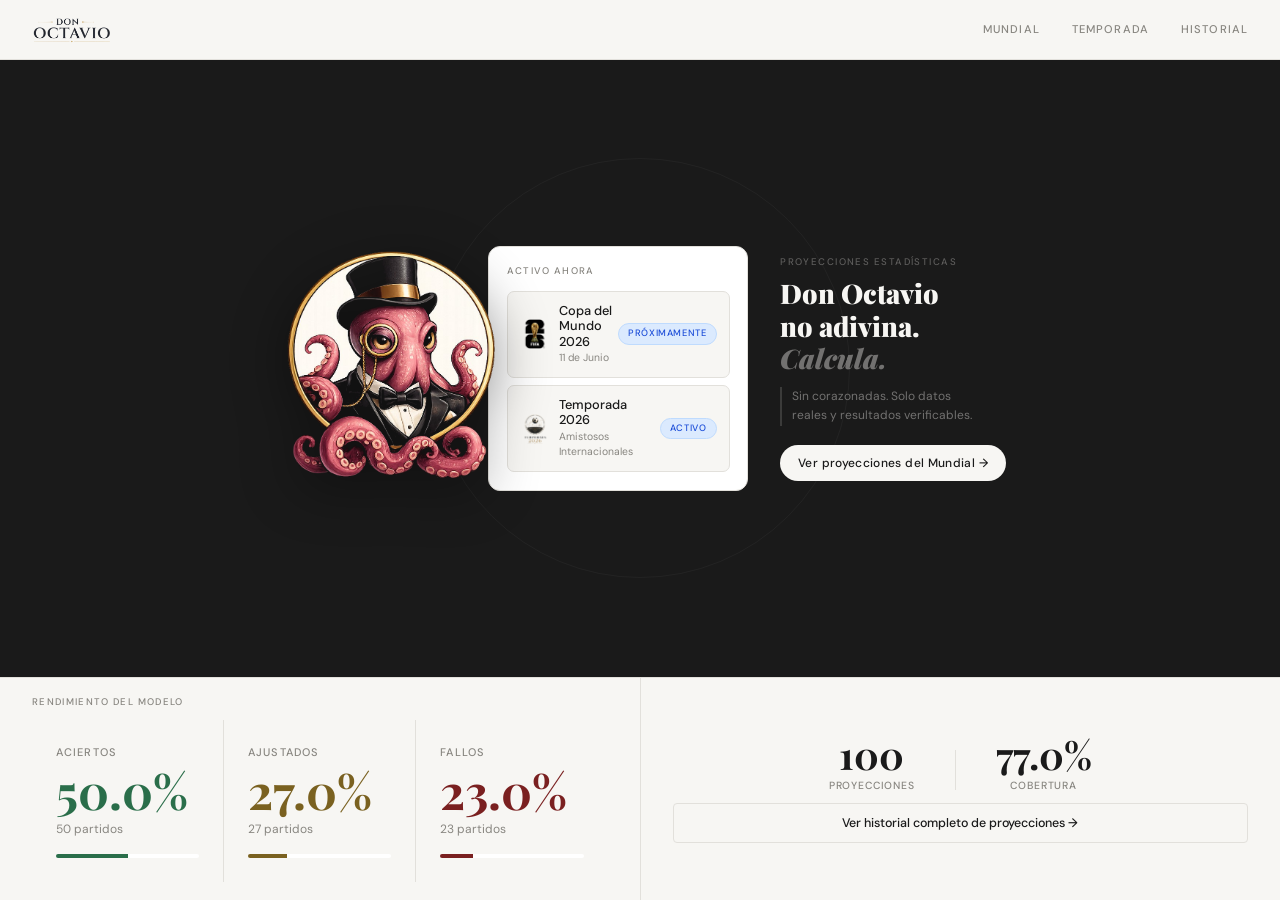
==== commit 13570fd3: "Nuevas actualizaciones" ====
--- a/index.html
+++ b/index.html
@@ -310,6 +310,7 @@
     .home-leyenda {
       display: flex;
       gap: 0.9rem;
+      justify-content: center;
     }
     .home-leyenda-item {
       display: flex;
@@ -412,7 +413,7 @@
             <span class="torneo-row-sub">11 de Junio</span>
           </div>
         </div>
-        <span class="t-badge verde">En vivo</span>
+        <span class="t-badge azul">Próximamente</span>
       </a>
 
       <a href="partidos.html" class="torneo-row activo">
@@ -420,7 +421,7 @@
           <img src="assets/2026.png" alt="Temporada 2026" />
           <div class="torneo-row-info">
             <span class="torneo-row-nombre">Temporada 2026</span>
-            <span class="torneo-row-sub">Champions · Libertadores</span>
+            <span class="torneo-row-sub">Amistosos Internacionales</span>
           </div>
         </div>
         <span class="t-badge azul">Activo</span>
@@ -442,50 +443,59 @@
   <!-- ── Fila inferior ── -->
   <div class="home-bottom">
 
-    <div class="home-metricas">
-      <span class="home-metricas-label">Rendimiento del modelo</span>
-
-      <div class="home-stats-row">
-        <div class="home-stat">
-          <div class="home-stat-num ok"  id="m-aciertos">—</div>
-          <div class="home-stat-lbl">Aciertos</div>
-          <div class="home-stat-sub"     id="m-aciertos-n"></div>
-        </div>
-        <div class="home-stat">
-          <div class="home-stat-num med" id="m-ajustados">—</div>
-          <div class="home-stat-lbl">Ajustados</div>
-          <div class="home-stat-sub"     id="m-ajustados-n"></div>
-        </div>
-        <div class="home-stat">
-          <div class="home-stat-num mal" id="m-fallos">—</div>
-          <div class="home-stat-lbl">Fallos</div>
-          <div class="home-stat-sub"     id="m-fallos-n"></div>
+  <div class="home-metricas">
+    <span class="home-metricas-label">Rendimiento del modelo</span>
+    
+    <div style="display:grid; grid-template-columns:1fr 1px 1fr 1px 1fr; overflow:hidden;">
+      
+      <div style="padding:1.5rem; display:flex; flex-direction:column; gap:6px;">
+        <span style="font-size:11px; font-weight:500; letter-spacing:0.1em; text-transform:uppercase; color:var(--muted);">Aciertos</span>
+        <span style="font-family:'Playfair Display',Georgia,serif; font-size:3rem; font-weight:700; line-height:1; color:var(--win);" id="m-aciertos">—</span>
+        <span style="font-size:12px; color:var(--muted);" id="m-aciertos-n"></span>
+        <div style="height:4px; border-radius:99px; overflow:hidden; background:var(--surface); margin-top:10px;">
+          <div style="height:100%; background:var(--win); width:0%; transition:width 1s cubic-bezier(.4,0,.2,1);" id="s-ok"></div>
         </div>
       </div>
 
-      <div class="home-barra">
-        <span class="s-ok"  id="s-ok"  style="width:0%"></span>
-        <span class="s-med" id="s-med" style="width:0%"></span>
-        <span class="s-mal" id="s-mal" style="width:0%"></span>
+      <div style="background:var(--border);"></div>
+
+      <div style="padding:1.5rem; display:flex; flex-direction:column; gap:6px;">
+        <span style="font-size:11px; font-weight:500; letter-spacing:0.1em; text-transform:uppercase; color:var(--muted);">Ajustados</span>
+        <span style="font-family:'Playfair Display',Georgia,serif; font-size:3rem; font-weight:700; line-height:1; color:var(--draw);" id="m-ajustados">—</span>
+        <span style="font-size:12px; color:var(--muted);" id="m-ajustados-n"></span>
+        <div style="height:4px; border-radius:99px; overflow:hidden; background:var(--surface); margin-top:10px;">
+          <div style="height:100%; background:var(--draw); width:0%; transition:width 1s cubic-bezier(.4,0,.2,1);" id="s-med"></div>
+        </div>
       </div>
 
-      <div class="home-leyenda">
-        <span class="home-leyenda-item">
-          <span class="home-leyenda-dot" style="background:var(--win)"></span>Aciertos
-        </span>
-        <span class="home-leyenda-item">
-          <span class="home-leyenda-dot" style="background:var(--draw)"></span>Ajustados
-        </span>
-        <span class="home-leyenda-item">
-          <span class="home-leyenda-dot" style="background:var(--loss)"></span>Fallos
-        </span>
+      <div style="background:var(--border);"></div>
+
+      <div style="padding:1.5rem; display:flex; flex-direction:column; gap:6px;">
+        <span style="font-size:11px; font-weight:500; letter-spacing:0.1em; text-transform:uppercase; color:var(--muted);">Fallos</span>
+        <span style="font-family:'Playfair Display',Georgia,serif; font-size:3rem; font-weight:700; line-height:1; color:var(--loss);" id="m-fallos">—</span>
+        <span style="font-size:12px; color:var(--muted);" id="m-fallos-n"></span>
+        <div style="height:4px; border-radius:99px; overflow:hidden; background:var(--surface); margin-top:10px;">
+          <div style="height:100%; background:var(--loss); width:0%; transition:width 1s cubic-bezier(.4,0,.2,1);" id="s-mal"></div>
+        </div>
       </div>
+
     </div>
+  </div>
 
     <div class="home-sep"></div>
 
     <div class="home-historial">
-      <p class="home-historial-nota" id="nota-total">Cargando proyecciones…</p>
+      <div style="display:flex; gap:2.5rem; align-items:flex-end; justify-content:center;">
+        <div style="text-align:center;">
+          <div style="font-family:'Playfair Display',Georgia,serif; font-size:2.4rem; font-weight:700; line-height:1; color:var(--text);" id="nota-total-num">—</div>
+          <div style="font-size:0.65rem; font-weight:500; letter-spacing:0.08em; text-transform:uppercase; color:var(--muted); margin-top:5px;">Proyecciones</div>
+        </div>
+        <div style="width:1px; height:40px; background:var(--border); margin-bottom:4px;"></div>
+        <div style="text-align:center;">
+          <div style="font-family:'Playfair Display',Georgia,serif; font-size:2.4rem; font-weight:700; line-height:1; color:var(--text);" id="nota-efect-num">—</div>
+          <div style="font-size:0.65rem; font-weight:500; letter-spacing:0.08em; text-transform:uppercase; color:var(--muted); margin-top:5px;">Cobertura</div>
+        </div>
+      </div>
       <a href="historial.html" class="home-btn-historial">
         Ver historial completo de proyecciones →
       </a>
@@ -566,9 +576,8 @@
     }, 200);
 
     const efC = total ? ((aciertos+ajustados)/total*100).toFixed(1) : '—';
-    document.getElementById('nota-total').textContent = total
-      ? `${partidos.length} proyecciones totales · ${efC}% efectividad combinada`
-      : 'Sin proyecciones registradas aún.';
+    document.getElementById('nota-total-num').textContent = total ? partidos.length : '—';
+    document.getElementById('nota-efect-num').textContent = total ? efC + '%' : '—';
   }
 
   init();
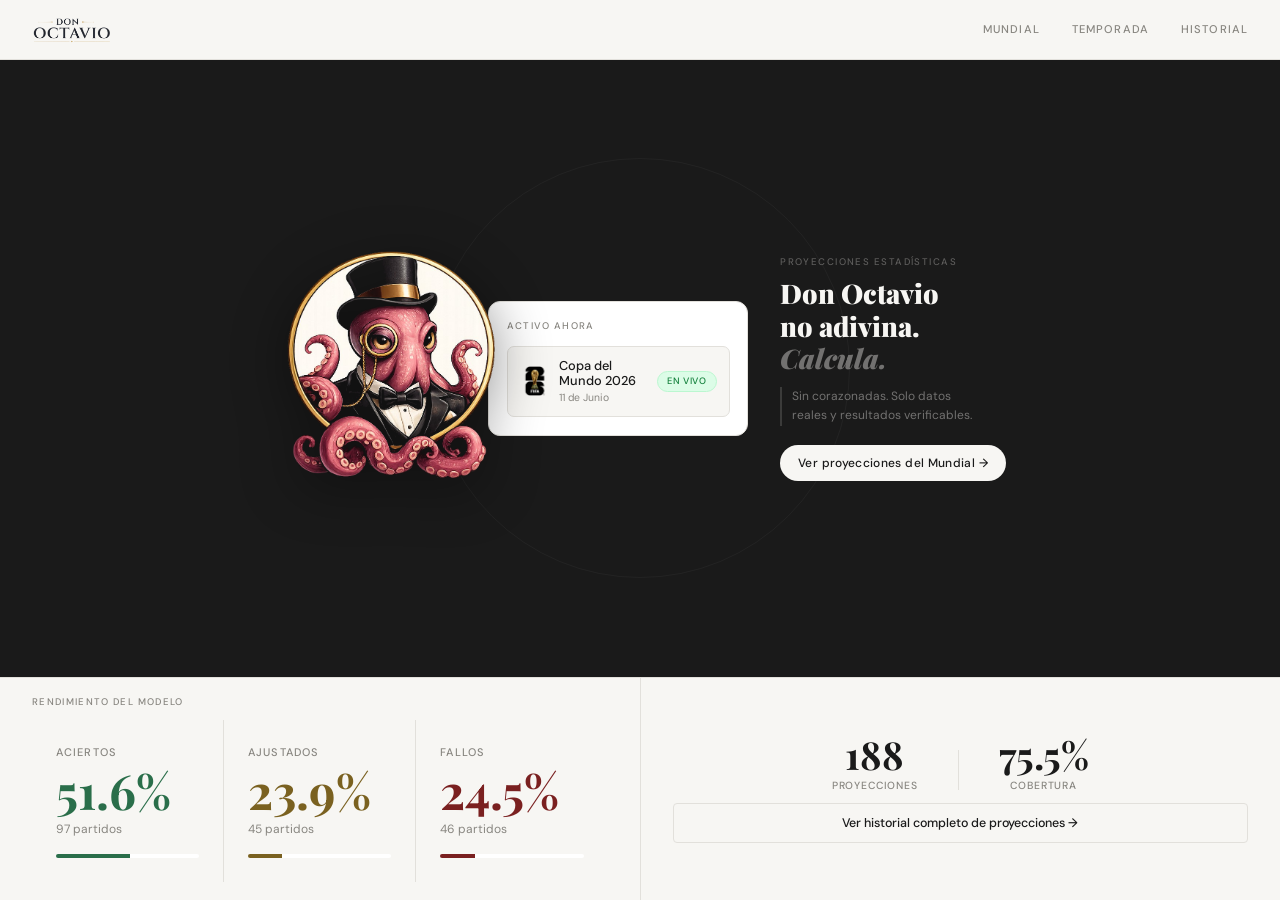
==== commit e49a80d7: "Nuevos cambios en la web" ====
--- a/index.html
+++ b/index.html
@@ -413,18 +413,7 @@
             <span class="torneo-row-sub">11 de Junio</span>
           </div>
         </div>
-        <span class="t-badge azul">Próximamente</span>
-      </a>
-
-      <a href="partidos.html" class="torneo-row activo">
-        <div class="torneo-row-left">
-          <img src="assets/2026.png" alt="Temporada 2026" />
-          <div class="torneo-row-info">
-            <span class="torneo-row-nombre">Temporada 2026</span>
-            <span class="torneo-row-sub">Amistosos Internacionales</span>
-          </div>
-        </div>
-        <span class="t-badge azul">Activo</span>
+        <span class="t-badge verde">EN VIVO</span>
       </a>
     </div>
 
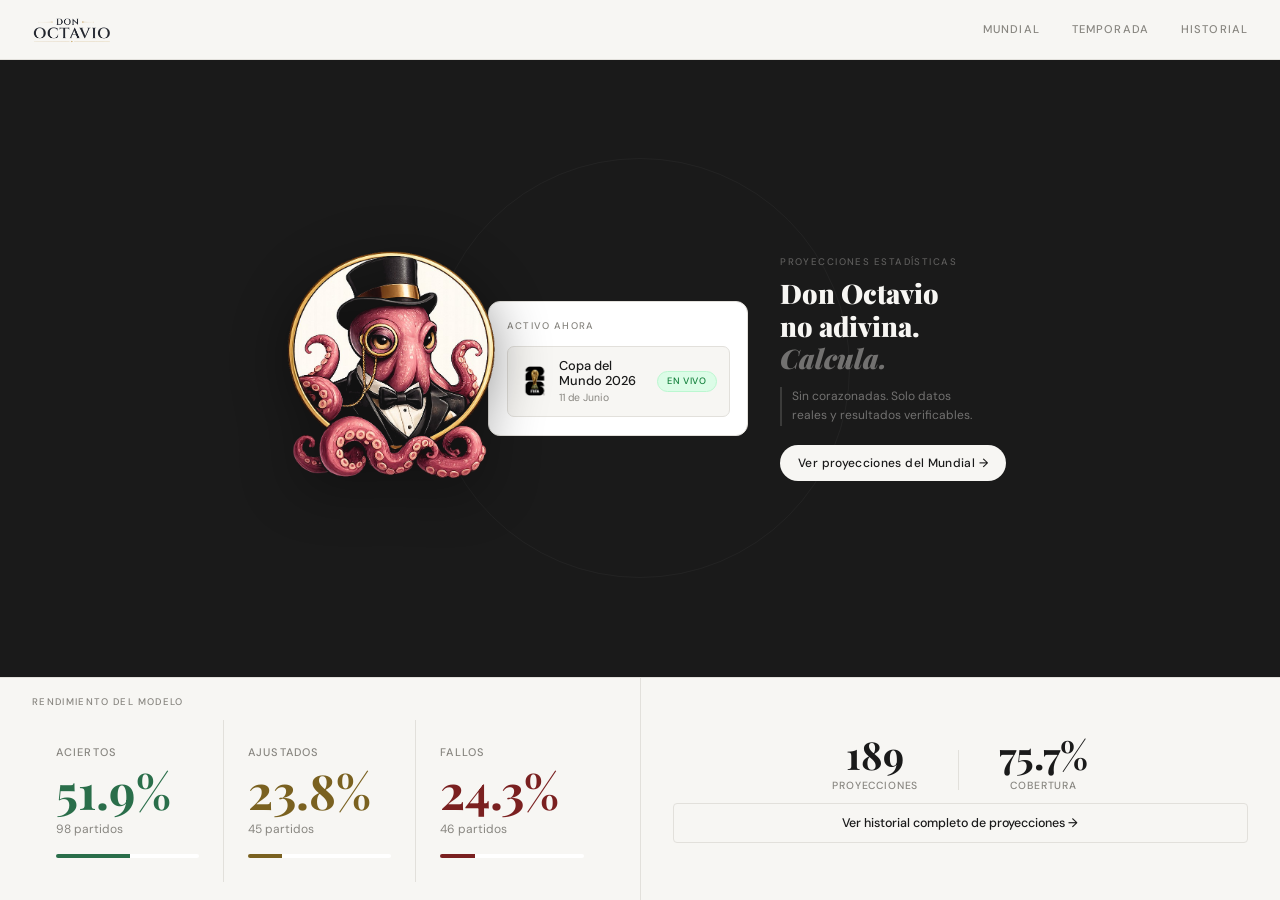
==== commit 4fad6277: "Cambios en el home" ====
--- a/index.html
+++ b/index.html
@@ -422,7 +422,7 @@
       <p class="home-pretitle">Proyecciones estadísticas</p>
       <h1 class="home-title">Don Octavio<br>no adivina.<br><em>Calcula.</em></h1>
       <p class="home-tagline">Sin corazonadas. Solo datos reales y resultados verificables.</p>
-      <a href="mundial.html" class="home-cta">
+      <a href="mundial.html#hoy" class="home-cta">
         Ver proyecciones del Mundial →
       </a>
     </div>
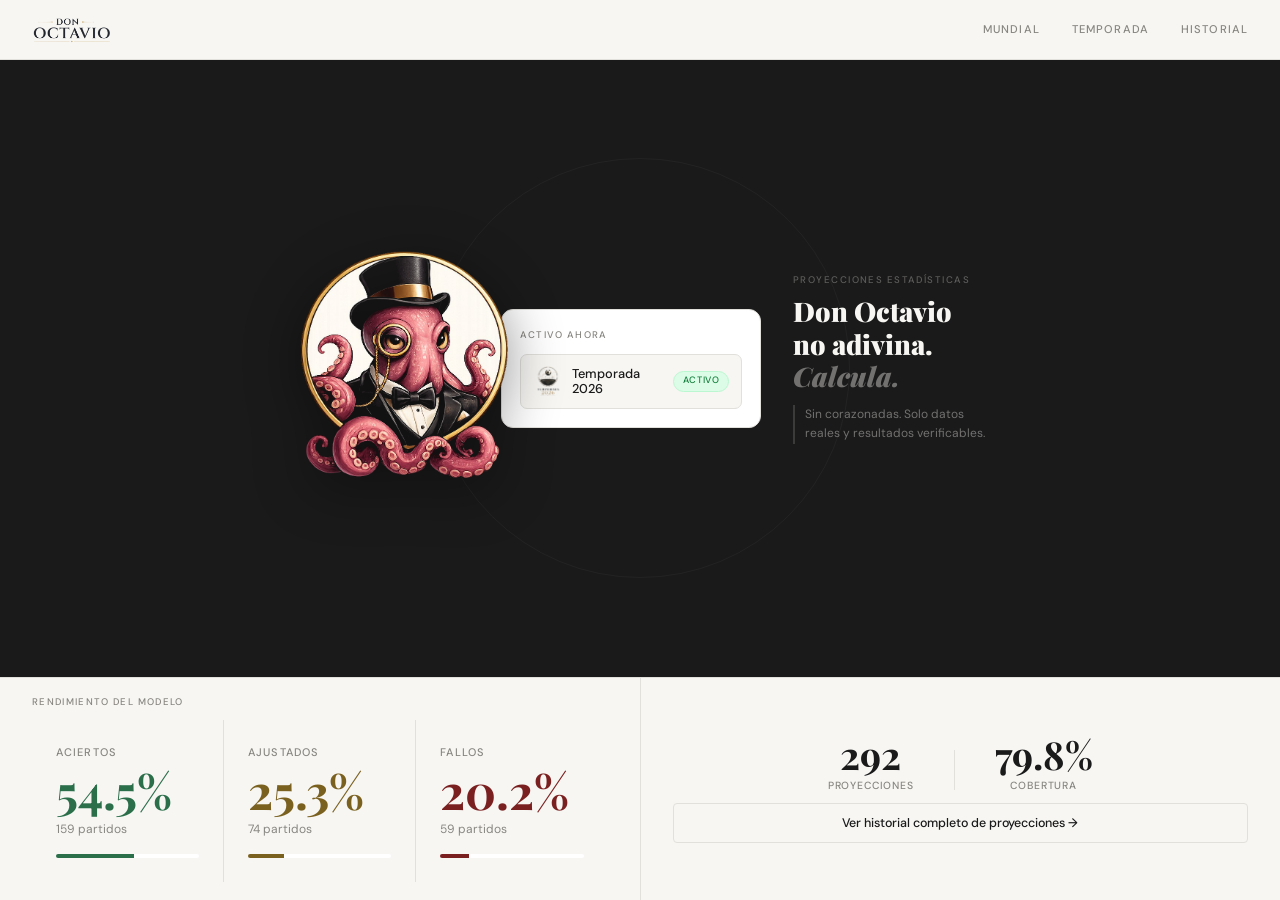
==== commit 0c43714f: "Actualizaciones" ====
--- a/index.html
+++ b/index.html
@@ -260,69 +260,89 @@
       text-transform: uppercase;
       color: var(--muted);
     }
-    .home-stats-row {
+
+    /* Grid "Rendimiento del modelo" (antes inline, ahora en clases
+       para poder controlarlo con el media query de abajo) */
+    .rend-grid {
       display: grid;
-      grid-template-columns: repeat(3, 1fr);
-      gap: 0.5rem;
-    }
-    .home-stat {
-      background: var(--surface);
-      border: 1px solid var(--border);
-      border-radius: var(--radius);
-      padding: 0.6rem 0.5rem;
-      text-align: center;
-    }
-    .home-stat-num {
+      grid-template-columns: 1fr 1px 1fr 1px 1fr;
+      overflow: hidden;
+    }
+    .rend-col {
+      padding: 1.5rem;
+      display: flex;
+      flex-direction: column;
+      gap: 6px;
+      min-width: 0;
+    }
+    .rend-sep { background: var(--border); }
+    .rend-lbl {
+      font-size: 11px;
+      font-weight: 500;
+      letter-spacing: 0.1em;
+      text-transform: uppercase;
+      color: var(--muted);
+      white-space: nowrap;
+      overflow: hidden;
+      text-overflow: ellipsis;
+    }
+    .rend-num {
       font-family: 'Playfair Display', Georgia, serif;
-      font-size: 1.4rem;
+      font-size: 3rem;
       font-weight: 700;
       line-height: 1;
     }
-    .home-stat-num.ok  { color: var(--win); }
-    .home-stat-num.med { color: var(--draw); }
-    .home-stat-num.mal { color: var(--loss); }
-    .home-stat-lbl {
-      font-size: 0.6rem;
-      font-weight: 500;
-      letter-spacing: 0.07em;
-      text-transform: uppercase;
-      color: var(--muted);
-      margin-top: 3px;
-    }
-    .home-stat-sub {
-      font-size: 0.65rem;
-      color: var(--muted);
-      margin-top: 2px;
-    }
-
-    /* Barra */
-    .home-barra {
-      display: flex;
-      height: 3px;
+    .rend-num.ok  { color: var(--win); }
+    .rend-num.med { color: var(--draw); }
+    .rend-num.mal { color: var(--loss); }
+    .rend-sub {
+      font-size: 12px;
+      color: var(--muted);
+      white-space: nowrap;
+      overflow: hidden;
+      text-overflow: ellipsis;
+    }
+    .rend-bar-track {
+      height: 4px;
       border-radius: 99px;
       overflow: hidden;
-    }
-    .home-barra span { height: 100%; transition: width 1s cubic-bezier(.4,0,.2,1); }
-    .home-barra .s-ok  { background: var(--win); }
-    .home-barra .s-med { background: var(--draw); }
-    .home-barra .s-mal { background: var(--loss); }
-
-    .home-leyenda {
-      display: flex;
-      gap: 0.9rem;
+      background: var(--surface);
+      margin-top: 10px;
+    }
+    .rend-bar-fill {
+      height: 100%;
+      width: 0%;
+      transition: width 1s cubic-bezier(.4,0,.2,1);
+    }
+
+    /* Historial (números grandes, antes inline) */
+    .nota-grid {
+      display: flex;
+      gap: 2.5rem;
+      align-items: flex-end;
       justify-content: center;
     }
-    .home-leyenda-item {
-      display: flex;
-      align-items: center;
-      gap: 4px;
+    .nota-item { text-align: center; }
+    .nota-num {
+      font-family: 'Playfair Display', Georgia, serif;
+      font-size: 2.4rem;
+      font-weight: 700;
+      line-height: 1;
+      color: var(--text);
+    }
+    .nota-lbl {
       font-size: 0.65rem;
-      color: var(--muted);
-    }
-    .home-leyenda-dot {
-      width: 5px; height: 5px;
-      border-radius: 50%;
-      flex-shrink: 0;
+      font-weight: 500;
+      letter-spacing: 0.08em;
+      text-transform: uppercase;
+      color: var(--muted);
+      margin-top: 5px;
+    }
+    .nota-sep {
+      width: 1px;
+      height: 40px;
+      background: var(--border);
+      margin-bottom: 4px;
     }
 
     /* Separador vertical */
@@ -374,6 +394,18 @@
       .home-bottom { grid-template-columns: 1fr; }
       .home-sep { display: none; }
       .home-metricas, .home-historial { padding: 1rem 1.25rem; }
+
+      /* Encoge el grid de Aciertos/Ajustados/Fallos para que
+         quepan las 3 columnas sin desbordarse */
+      .rend-col { padding: .85rem .35rem; gap: 4px; }
+      .rend-lbl { font-size: 9px; letter-spacing: .05em; }
+      .rend-num { font-size: 1.6rem; }
+      .rend-sub { font-size: 10px; }
+      .rend-bar-track { margin-top: 6px; }
+
+      /* Encoge los números del historial (Proyecciones / Cobertura) */
+      .nota-grid { gap: 1.5rem; }
+      .nota-num { font-size: 1.9rem; }
     }
   </style>
 </head>
@@ -405,15 +437,14 @@
     <div class="home-bloque">
       <p class="home-bloque-label">Activo ahora</p>
 
-      <a href="mundial.html" class="torneo-row vivo">
+      <a href="partidos.html" class="torneo-row vivo">
         <div class="torneo-row-left">
-          <img src="assets/mundial-2026.png" alt="Copa del Mundo 2026" />
+          <img src="assets/2026.png" alt="Temporada 2026" />
           <div class="torneo-row-info">
-            <span class="torneo-row-nombre">Copa del Mundo 2026</span>
-            <span class="torneo-row-sub">11 de Junio</span>
+            <span class="torneo-row-nombre">Temporada 2026</span>
           </div>
         </div>
-        <span class="t-badge verde">EN VIVO</span>
+        <span class="t-badge verde">Activo</span>
       </a>
     </div>
 
@@ -422,9 +453,6 @@
       <p class="home-pretitle">Proyecciones estadísticas</p>
       <h1 class="home-title">Don Octavio<br>no adivina.<br><em>Calcula.</em></h1>
       <p class="home-tagline">Sin corazonadas. Solo datos reales y resultados verificables.</p>
-      <a href="mundial.html#hoy" class="home-cta">
-        Ver proyecciones del Mundial →
-      </a>
     </div>
 
   </div>
@@ -434,37 +462,37 @@
 
   <div class="home-metricas">
     <span class="home-metricas-label">Rendimiento del modelo</span>
-    
-    <div style="display:grid; grid-template-columns:1fr 1px 1fr 1px 1fr; overflow:hidden;">
-      
-      <div style="padding:1.5rem; display:flex; flex-direction:column; gap:6px;">
-        <span style="font-size:11px; font-weight:500; letter-spacing:0.1em; text-transform:uppercase; color:var(--muted);">Aciertos</span>
-        <span style="font-family:'Playfair Display',Georgia,serif; font-size:3rem; font-weight:700; line-height:1; color:var(--win);" id="m-aciertos">—</span>
-        <span style="font-size:12px; color:var(--muted);" id="m-aciertos-n"></span>
-        <div style="height:4px; border-radius:99px; overflow:hidden; background:var(--surface); margin-top:10px;">
-          <div style="height:100%; background:var(--win); width:0%; transition:width 1s cubic-bezier(.4,0,.2,1);" id="s-ok"></div>
+
+    <div class="rend-grid">
+
+      <div class="rend-col">
+        <span class="rend-lbl">Aciertos</span>
+        <span class="rend-num ok" id="m-aciertos">—</span>
+        <span class="rend-sub" id="m-aciertos-n"></span>
+        <div class="rend-bar-track">
+          <div class="rend-bar-fill" style="background:var(--win);" id="s-ok"></div>
         </div>
       </div>
 
-      <div style="background:var(--border);"></div>
-
-      <div style="padding:1.5rem; display:flex; flex-direction:column; gap:6px;">
-        <span style="font-size:11px; font-weight:500; letter-spacing:0.1em; text-transform:uppercase; color:var(--muted);">Ajustados</span>
-        <span style="font-family:'Playfair Display',Georgia,serif; font-size:3rem; font-weight:700; line-height:1; color:var(--draw);" id="m-ajustados">—</span>
-        <span style="font-size:12px; color:var(--muted);" id="m-ajustados-n"></span>
-        <div style="height:4px; border-radius:99px; overflow:hidden; background:var(--surface); margin-top:10px;">
-          <div style="height:100%; background:var(--draw); width:0%; transition:width 1s cubic-bezier(.4,0,.2,1);" id="s-med"></div>
+      <div class="rend-sep"></div>
+
+      <div class="rend-col">
+        <span class="rend-lbl">Ajustados</span>
+        <span class="rend-num med" id="m-ajustados">—</span>
+        <span class="rend-sub" id="m-ajustados-n"></span>
+        <div class="rend-bar-track">
+          <div class="rend-bar-fill" style="background:var(--draw);" id="s-med"></div>
         </div>
       </div>
 
-      <div style="background:var(--border);"></div>
-
-      <div style="padding:1.5rem; display:flex; flex-direction:column; gap:6px;">
-        <span style="font-size:11px; font-weight:500; letter-spacing:0.1em; text-transform:uppercase; color:var(--muted);">Fallos</span>
-        <span style="font-family:'Playfair Display',Georgia,serif; font-size:3rem; font-weight:700; line-height:1; color:var(--loss);" id="m-fallos">—</span>
-        <span style="font-size:12px; color:var(--muted);" id="m-fallos-n"></span>
-        <div style="height:4px; border-radius:99px; overflow:hidden; background:var(--surface); margin-top:10px;">
-          <div style="height:100%; background:var(--loss); width:0%; transition:width 1s cubic-bezier(.4,0,.2,1);" id="s-mal"></div>
+      <div class="rend-sep"></div>
+
+      <div class="rend-col">
+        <span class="rend-lbl">Fallos</span>
+        <span class="rend-num mal" id="m-fallos">—</span>
+        <span class="rend-sub" id="m-fallos-n"></span>
+        <div class="rend-bar-track">
+          <div class="rend-bar-fill" style="background:var(--loss);" id="s-mal"></div>
         </div>
       </div>
 
@@ -474,15 +502,15 @@
     <div class="home-sep"></div>
 
     <div class="home-historial">
-      <div style="display:flex; gap:2.5rem; align-items:flex-end; justify-content:center;">
-        <div style="text-align:center;">
-          <div style="font-family:'Playfair Display',Georgia,serif; font-size:2.4rem; font-weight:700; line-height:1; color:var(--text);" id="nota-total-num">—</div>
-          <div style="font-size:0.65rem; font-weight:500; letter-spacing:0.08em; text-transform:uppercase; color:var(--muted); margin-top:5px;">Proyecciones</div>
+      <div class="nota-grid">
+        <div class="nota-item">
+          <div class="nota-num" id="nota-total-num">—</div>
+          <div class="nota-lbl">Proyecciones</div>
         </div>
-        <div style="width:1px; height:40px; background:var(--border); margin-bottom:4px;"></div>
-        <div style="text-align:center;">
-          <div style="font-family:'Playfair Display',Georgia,serif; font-size:2.4rem; font-weight:700; line-height:1; color:var(--text);" id="nota-efect-num">—</div>
-          <div style="font-size:0.65rem; font-weight:500; letter-spacing:0.08em; text-transform:uppercase; color:var(--muted); margin-top:5px;">Cobertura</div>
+        <div class="nota-sep"></div>
+        <div class="nota-item">
+          <div class="nota-num" id="nota-efect-num">—</div>
+          <div class="nota-lbl">Cobertura</div>
         </div>
       </div>
       <a href="historial.html" class="home-btn-historial">
--- a/estilos.css
+++ b/estilos.css
@@ -170,6 +170,7 @@
   display: flex;
   align-items: center;
   gap: .85rem;
+  min-width: 0;
 }
 .logos-pair { display: flex; align-items: center; }
 .logos-pair img {
@@ -188,6 +189,7 @@
   white-space: nowrap;
   overflow: hidden;
   text-overflow: ellipsis;
+  min-width: 0;
 }
 .fila-nombre em {
   font-style: normal;
@@ -210,6 +212,7 @@
   align-items: center;
   justify-content: space-between;
   gap: .5rem;
+  min-width: 0;
 }
 .fila-pred-text {
   font-size: .8rem;
@@ -218,6 +221,7 @@
   white-space: nowrap;
   overflow: hidden;
   text-overflow: ellipsis;
+  min-width: 0;
 }
 .fila-arrow {
   color: var(--border);
@@ -389,18 +393,36 @@
     height: 60px;
   }
   .header-logo { height: clamp(28px, 8vw, 44px); }
+
+  .view {
+    padding: 1rem .75rem;
+  }
+
   .tabla-header,
   .fila {
-    grid-template-columns: 1fr 64px 80px;
-    gap: .4rem;
+    grid-template-columns: 1fr 52px 68px;
+    gap: .35rem;
+    padding: .7rem .5rem;
   }
   .tabla-header span:nth-child(3),
   .tabla-header span:nth-child(4),
   .fila .fila-pct.draw,
   .fila .fila-pct.loss { display: none; }
+
   .fila-nombre em { display: none; }
+  .fila-nombre { font-size: .82rem; }
+  .fila-pct { font-size: .78rem; }
+
   .logos-pair img { width: 20px; height: 20px; }
-  .fila-pred-text { font-size: .72rem; }
+  .fila-equipo { gap: .5rem; }
+
+  .fila-pred { gap: .2rem; }
+  .fila-pred-text {
+    font-size: .68rem;
+    text-align: right;
+  }
+  .fila-arrow { width: 10px; height: 10px; }
+
   .barra-row {
     grid-template-columns: 100px 1fr 38px;
     gap: .5rem;
@@ -732,4 +754,111 @@
   }
   .factor-detalle { padding-left: 90px; }
   .h2h-num { font-size: 1.3rem; }
+}
+
+.tabla-toggle-wrap {
+  display: flex;
+  gap: 4px;
+  margin-bottom: 1rem;
+  justify-content: center;
+}
+
+.toggle-tabla {
+  padding: 7px 16px;
+  border-radius: var(--border-radius-md);
+  border: none;
+  background: transparent;
+  cursor: pointer;
+  font-size: 13px;
+  font-weight: 400;
+  color: var(--color-text-secondary);
+  transition: all 0.15s ease;
+  white-space: nowrap;
+}
+
+.toggle-tabla:hover {
+  color: var(--color-text-primary);
+}
+
+.toggle-tabla.active {
+  color: var(--color-text-primary);
+  font-weight: 500;
+  border-bottom: 2px solid currentColor;
+  border-radius: 0;
+}
+
+/* ── Carrusel de marcadores probables ────────────────── */
+.marcador-carousel {
+  display: flex;
+  align-items: center;
+  justify-content: center;
+  gap: 1rem;
+  padding: .5rem 0;
+}
+
+.marcador-slides {
+  display: flex;
+  align-items: center;
+  justify-content: center;
+  min-width: 90px;
+}
+
+.marcador-slide {
+  display: flex;
+  align-items: center;
+  justify-content: center;
+}
+
+.marcador-num {
+  font-family: var(--font-serif);
+  font-size: 1.7rem;
+  color: var(--text);
+  letter-spacing: .02em;
+}
+
+.marcador-arrow {
+  display: flex;
+  align-items: center;
+  justify-content: center;
+  width: 28px;
+  height: 28px;
+  border-radius: 50%;
+  border: 1px solid var(--border);
+  background: var(--surface);
+  color: var(--muted);
+  cursor: pointer;
+  transition: background var(--transition), color var(--transition), border-color var(--transition);
+  flex-shrink: 0;
+  padding: 0;
+}
+.marcador-arrow:hover {
+  color: var(--text);
+  background: var(--bg);
+  border-color: var(--text);
+}
+
+.marcador-dots {
+  display: flex;
+  align-items: center;
+  justify-content: center;
+  gap: 6px;
+  margin-top: .5rem;
+}
+
+.marcador-dot {
+  width: 6px;
+  height: 6px;
+  border-radius: 50%;
+  background: var(--border);
+  cursor: pointer;
+  transition: background var(--transition), transform var(--transition);
+}
+.marcador-dot.activo {
+  background: var(--text);
+  transform: scale(1.25);
+}
+
+@media (max-width: 600px) {
+  .marcador-num { font-size: 1.4rem; }
+  .marcador-arrow { width: 24px; height: 24px; }
 }
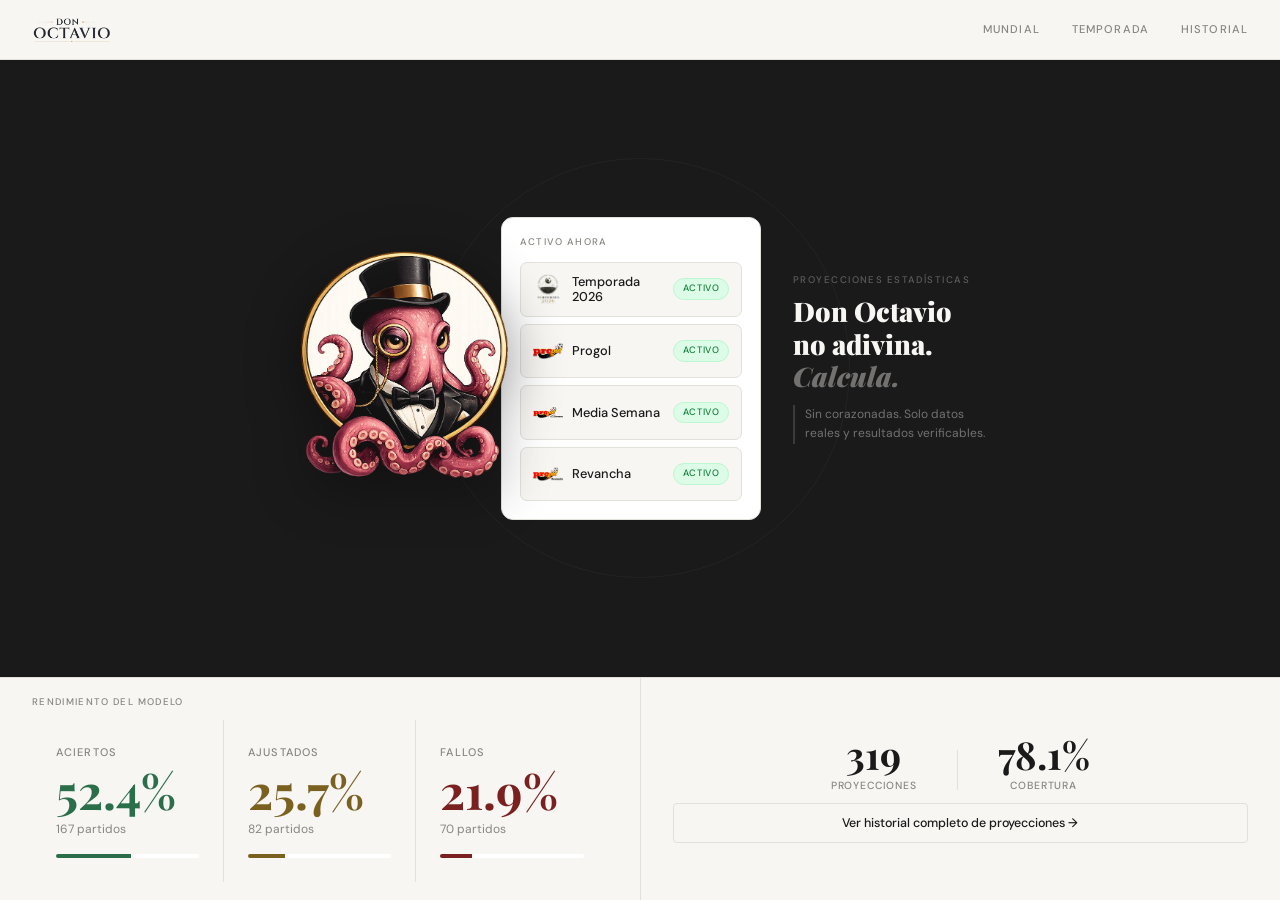
==== commit ae65840a: "Actualizaciones" ====
--- a/index.html
+++ b/index.html
@@ -437,11 +437,38 @@
     <div class="home-bloque">
       <p class="home-bloque-label">Activo ahora</p>
 
-      <a href="partidos.html" class="torneo-row vivo">
+      <a href="partidos.html?tipo=temporada" class="torneo-row vivo">
         <div class="torneo-row-left">
           <img src="assets/2026.png" alt="Temporada 2026" />
           <div class="torneo-row-info">
             <span class="torneo-row-nombre">Temporada 2026</span>
+          </div>
+        </div>
+        <span class="t-badge verde">Activo</span>
+      </a>
+      <a href="partidos.html?tipo=progol" class="torneo-row vivo">
+        <div class="torneo-row-left">
+          <img src="assets/progol-logo.png" alt="Progol" />
+          <div class="torneo-row-info">
+            <span class="torneo-row-nombre">Progol</span>
+          </div>
+        </div>
+        <span class="t-badge verde">Activo</span>
+      </a>
+      <a href="partidos.html?tipo=media" class="torneo-row vivo">
+        <div class="torneo-row-left">
+          <img src="assets/PROGOL-media.png" alt="Progol Media Semana" />
+          <div class="torneo-row-info">
+            <span class="torneo-row-nombre">Media Semana</span>
+          </div>
+        </div>
+        <span class="t-badge verde">Activo</span>
+      </a>
+      <a href="partidos.html?tipo=revancha" class="torneo-row vivo">
+        <div class="torneo-row-left">
+          <img src="assets/PROGOL-Revancha.png" alt="Progol Revancha" />
+          <div class="torneo-row-info">
+            <span class="torneo-row-nombre">Revancha</span>
           </div>
         </div>
         <span class="t-badge verde">Activo</span>
